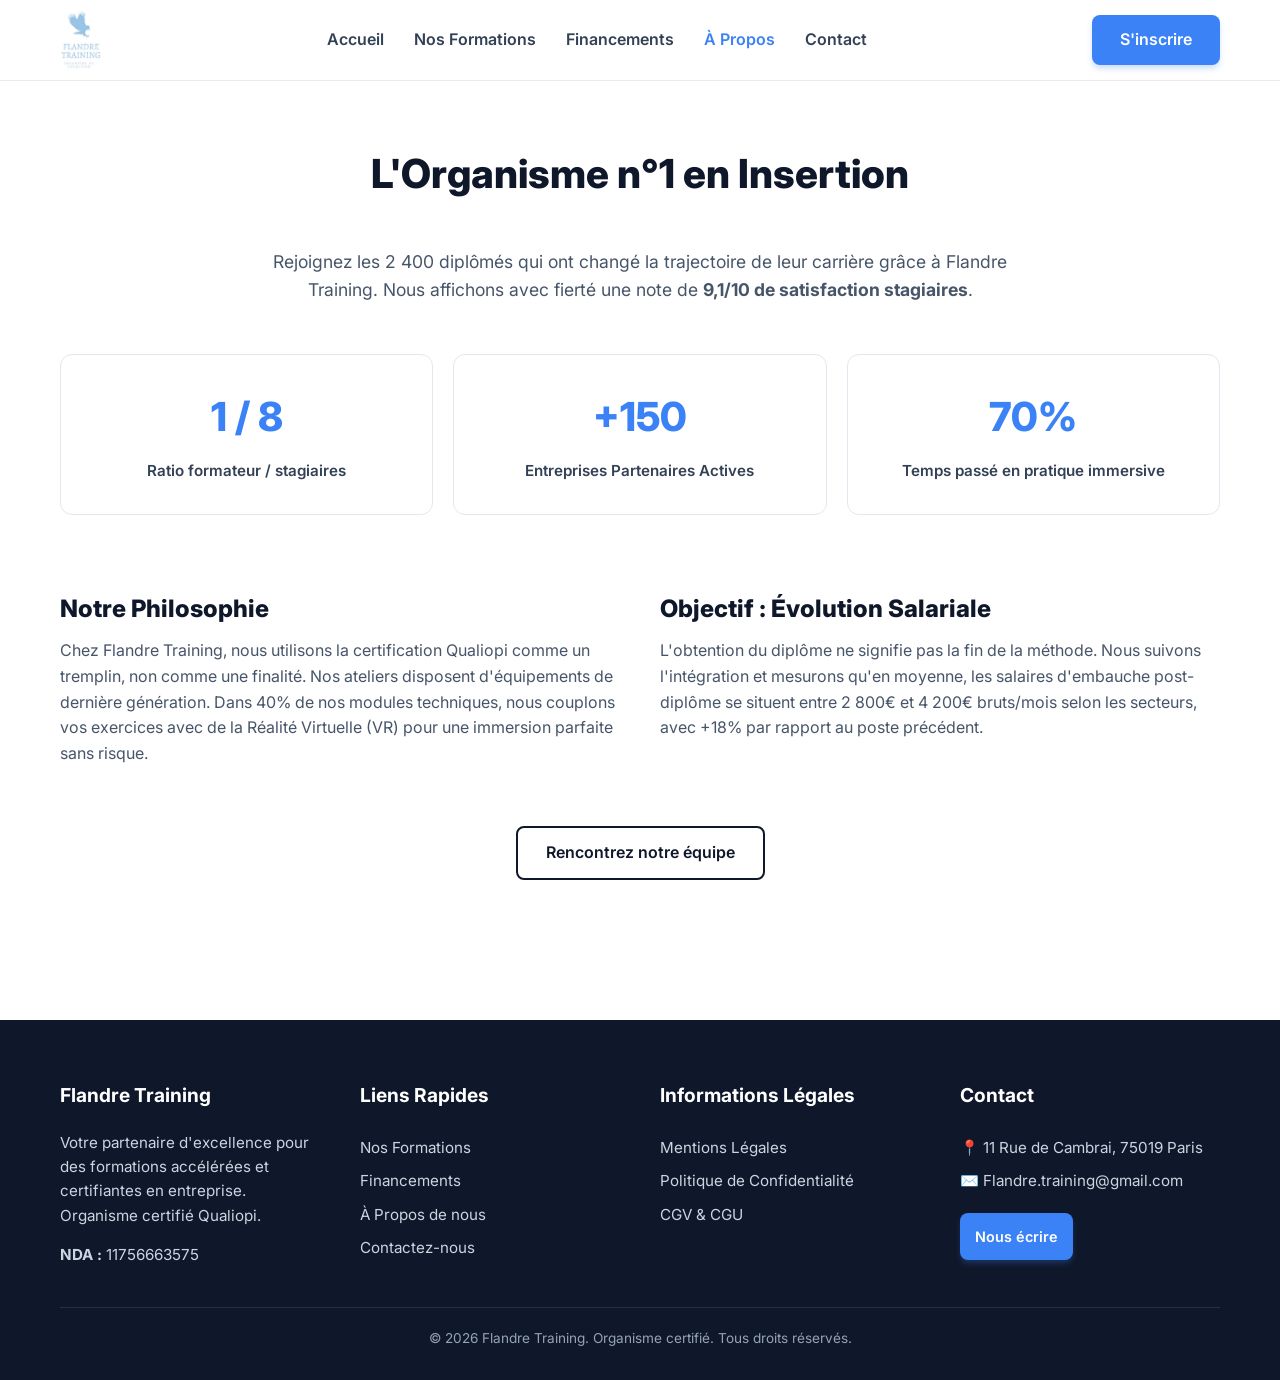
==== a-propos.html @ f59b7df2 "Initial commit of Flandres Training site" ====
<!DOCTYPE html>
<html lang="fr">
<head>
    <meta charset="UTF-8">
    <meta name="viewport" content="width=device-width, initial-scale=1.0">
    <meta name="description" content="Découvrez notre équipe pédagogique, nos méthodes immersives et nos excellents résultats d'insertion.">
    <title>À Propos & Méthodologie | Flandre Training</title>
    <link rel="stylesheet" href="style.css">
    <link href="https://fonts.googleapis.com/css2?family=Inter:wght@300;400;600;800&display=swap" rel="stylesheet">
</head>
<body>

    <header class="navbar scrolled" id="navbar">
        <div class="container nav-content">
            <a href="index.html" class="logo" style="text-decoration:none;"><img src="logo.jpg" alt="Flandre Training" class="logo-img"></a>
            <nav aria-label="Menu principal">
                <ul class="nav-links">
                    <li><a href="index.html">Accueil</a></li>
                    <li><a href="formations.html">Nos Formations</a></li>
                    <li><a href="financements.html">Financements</a></li>
                    <li><a href="a-propos.html" style="color:var(--accent-color);">À Propos</a></li>
                    <li><a href="contact.html">Contact</a></li>
                </ul>
            </nav>
            <a href="contact.html" class="btn btn-primary">S'inscrire</a>
        </div>
    </header>

    <main style="padding-top: 100px;">
        <section class="usps" style="padding-top: 50px;">
            <div class="container">
                <h1 class="section-title">L'Organisme n°1 en Insertion</h1>
                <p style="text-align:center; max-width:800px; margin: 0 auto 50px auto; color:#475569; font-size:1.1rem;">
                    Rejoignez les 2 400 diplômés qui ont changé la trajectoire de leur carrière grâce à Flandre Training. Nous affichons avec fierté une note de <strong>9,1/10 de satisfaction stagiaires</strong>.
                </p>

                <div class="metrics-grid" style="box-shadow:none; padding:0; background:transparent;">
                    <div class="metric-card" style="background:#fff; padding:30px; border-radius:12px; border:1px solid #e2e8f0;">
                        <div class="metric-value">1 / 8</div>
                        <div class="metric-label">Ratio formateur / stagiaires</div>
                    </div>
                    <div class="metric-card" style="background:#fff; padding:30px; border-radius:12px; border:1px solid #e2e8f0;">
                        <div class="metric-value">+150</div>
                        <div class="metric-label">Entreprises Partenaires Actives</div>
                    </div>
                    <div class="metric-card" style="background:#fff; padding:30px; border-radius:12px; border:1px solid #e2e8f0;">
                        <div class="metric-value">70%</div>
                        <div class="metric-label">Temps passé en pratique immersive</div>
                    </div>
                </div>

                <div style="margin-top: 80px; display:grid; grid-template-columns:repeat(auto-fit, minmax(300px, 1fr)); gap:40px;">
                    <div>
                        <h3 style="color:var(--primary-color); margin-bottom:15px; font-size:1.5rem;">Notre Philosophie</h3>
                        <p style="color:#475569;">Chez Flandre Training, nous utilisons la certification Qualiopi comme un tremplin, non comme une finalité. Nos ateliers disposent d'équipements de dernière génération. Dans 40% de nos modules techniques, nous couplons vos exercices avec de la Réalité Virtuelle (VR) pour une immersion parfaite sans risque.</p>
                    </div>
                    <div>
                        <h3 style="color:var(--primary-color); margin-bottom:15px; font-size:1.5rem;">Objectif : Évolution Salariale</h3>
                        <p style="color:#475569;">L'obtention du diplôme ne signifie pas la fin de la méthode. Nous suivons l'intégration et mesurons qu'en moyenne, les salaires d'embauche post-diplôme se situent entre 2 800€ et 4 200€ bruts/mois selon les secteurs, avec +18% par rapport au poste précédent.</p>
                    </div>
                </div>

                <div style="text-align:center; padding-top:60px;">
                    <a href="contact.html" class="btn btn-secondary" style="border-width: 2px;">Rencontrez notre équipe</a>
                </div>
            </div>
        </section>
    </main>

    <footer class="footer" style="background:#0f172a; color:#cbd5e1; padding:60px 0 30px; margin-top:60px;">
        <div class="container">
            <div style="display:grid; grid-template-columns:repeat(auto-fit, minmax(200px, 1fr)); gap:40px; margin-bottom:40px; text-align:left;">
                <div>
                    <h4 style="color:var(--white); margin-bottom:20px; font-size:1.2rem;">Flandre Training</h4>
                    <p style="font-size:0.95rem; line-height:1.6; margin-bottom:15px;">Votre partenaire d'excellence pour des formations accélérées et certifiantes en entreprise. Organisme certifié Qualiopi.</p>
                    <p style="font-size:0.95rem;"><strong>NDA :</strong> 11756663575</p>
                </div>
                <div>
                    <h4 style="color:var(--white); margin-bottom:20px; font-size:1.2rem;">Liens Rapides</h4>
                    <ul style="list-style:none; padding:0; line-height:2.2; font-size:0.95rem;">
                        <li><a href="formations.html" style="color:#cbd5e1; text-decoration:none;">Nos Formations</a></li>
                        <li><a href="financements.html" style="color:#cbd5e1; text-decoration:none;">Financements</a></li>
                        <li><a href="a-propos.html" style="color:#cbd5e1; text-decoration:none;">À Propos de nous</a></li>
                        <li><a href="contact.html" style="color:#cbd5e1; text-decoration:none;">Contactez-nous</a></li>
                    </ul>
                </div>
                <div>
                    <h4 style="color:var(--white); margin-bottom:20px; font-size:1.2rem;">Informations Légales</h4>
                    <ul style="list-style:none; padding:0; line-height:2.2; font-size:0.95rem;">
                        <li><a href="mentions-legales.html" style="color:#cbd5e1; text-decoration:none;">Mentions Légales</a></li>
                        <li><a href="politique-confidentialite.html" style="color:#cbd5e1; text-decoration:none;">Politique de Confidentialité</a></li>
                        <li><a href="cgv-cgu.html" style="color:#cbd5e1; text-decoration:none;">CGV & CGU</a></li>
                    </ul>
                </div>
                <div>
                    <h4 style="color:var(--white); margin-bottom:20px; font-size:1.2rem;">Contact</h4>
                    <ul style="list-style:none; padding:0; line-height:2.2; font-size:0.95rem;">
                        <li>📍 11 Rue de Cambrai, 75019 Paris</li>
                        <li>✉️ Flandre.training@gmail.com</li>
                        <li style="margin-top:15px;"><a href="contact.html" class="btn btn-primary" style="padding:8px 15px; font-size:0.9rem;">Nous écrire</a></li>
                    </ul>
                </div>
            </div>
            <div style="border-top:1px solid rgba(255,255,255,0.1); padding-top:20px; text-align:center; font-size:0.85rem; color:#94a3b8;">
                <p>&copy; 2026 Flandre Training. Organisme certifié. Tous droits réservés.</p>
            </div>
        </div>
    </footer>
    
    <script src="app.js"></script>
</body>
</html>
---- style.css ----
:root {
    --primary-color: #0f172a;
    --accent-color: #3b82f6;
    --accent-hover: #2563eb;
    --text-color: #334155;
    --bg-light: #f8fafc;
    --white: #ffffff;
    --border-radius: 12px;
    --transition: all 0.3s cubic-bezier(0.4, 0, 0.2, 1);
}

* {
    margin: 0;
    padding: 0;
    box-sizing: border-box;
}

body {
    font-family: 'Inter', sans-serif;
    color: var(--text-color);
    line-height: 1.6;
    background-color: var(--white);
    overflow-x: hidden;
}

.container {
    max-width: 1200px;
    margin: 0 auto;
    padding: 0 20px;
}

h1, h2, h3 { 
    color: var(--primary-color); 
    font-weight: 800; 
    line-height: 1.2; 
}

.highlight { 
    color: var(--accent-color); 
}

.section-title {
    text-align: center;
    font-size: 2.5rem;
    margin-bottom: 50px;
}

.btn {
    display: inline-block;
    padding: 12px 28px;
    border-radius: 8px;
    text-decoration: none;
    font-weight: 600;
    transition: var(--transition);
    cursor: pointer;
    border: none;
}
.btn-primary { 
    background: var(--accent-color); 
    color: var(--white); 
    box-shadow: 0 4px 6px -1px rgba(59, 130, 246, 0.3);
}
.btn-primary:hover { 
    background: var(--accent-hover); 
    transform: translateY(-2px); 
    box-shadow: 0 10px 15px -3px rgba(59, 130, 246, 0.4);
}
.btn-secondary { 
    background: transparent; 
    color: var(--primary-color); 
    border: 2px solid var(--primary-color); 
}
.btn-secondary:hover { 
    background: var(--primary-color); 
    color: var(--white); 
}

/* Navbar */
.navbar {
    position: fixed; 
    width: 100%; 
    top: 0;
    background: rgba(255, 255, 255, 0.85);
    backdrop-filter: blur(12px);
    border-bottom: 1px solid rgba(226, 232, 240, 0.8);
    z-index: 100;
    transition: var(--transition);
}
.navbar.scrolled { 
    box-shadow: 0 4px 6px -1px rgba(0,0,0,0.05); 
    background: rgba(255, 255, 255, 0.98);
}
.nav-content { 
    display: flex; 
    justify-content: space-between; 
    align-items: center; 
    height: 80px; 
}
.logo { 
    font-size: 1.5rem; 
    color: var(--primary-color); 
    display: flex;
    align-items: center;
}
.logo-img {
    max-height: 60px; /* Adapte la hauteur du logo à la navbar */
    width: auto;
    object-fit: contain;
}
.nav-links { 
    display: flex; 
    list-style: none; 
    gap: 30px; 
}
.nav-links a { 
    text-decoration: none; 
    color: var(--text-color); 
    font-weight: 600; 
    transition: var(--transition); 
}
.nav-links a:hover { 
    color: var(--accent-color); 
}

/* Hero Section */
.hero {
    padding: 220px 0 140px;
    background: linear-gradient(to bottom, rgba(15, 23, 42, 0.75), rgba(15, 23, 42, 0.9)), url('hero_bg.png') center/cover no-repeat;
    text-align: center;
}
.hero .badge { 
    background: rgba(59, 130, 246, 0.2); 
    color: #93c5fd; 
    border: 1px solid rgba(59, 130, 246, 0.4);
    padding: 8px 18px; 
    border-radius: 30px; 
    font-size: 0.875rem; 
    font-weight: 700; 
    display: inline-block; 
    margin-bottom: 24px;
}
.hero h1 { 
    font-size: 4rem; 
    margin-bottom: 24px; 
    max-width: 900px; 
    margin-inline: auto; 
    letter-spacing: -0.02em;
    color: var(--white);
    text-shadow: 0 4px 12px rgba(0,0,0,0.3);
}
.hero p { 
    font-size: 1.25rem; 
    max-width: 700px; 
    margin: 0 auto 40px; 
    color: #f1f5f9; 
    text-shadow: 0 2px 8px rgba(0,0,0,0.4);
}
.hero-actions { 
    display: flex; 
    justify-content: center; 
    gap: 20px; 
}

/* Metrics - Floating Stats */
.metrics {
    position: relative;
    z-index: 10;
    transform: translateY(-60px);
}
.metrics-grid {
    display: grid;
    grid-template-columns: repeat(auto-fit, minmax(220px, 1fr));
    gap: 20px;
    background: var(--white);
    padding: 40px;
    border-radius: var(--border-radius);
    box-shadow: 0 20px 25px -5px rgba(0,0,0,0.1), 0 10px 10px -5px rgba(0,0,0,0.04);
}
.metric-card {
    text-align: center;
}
.metric-value {
    font-size: 2.5rem;
    font-weight: 800;
    color: var(--accent-color);
    margin-bottom: 10px;
}
.metric-label {
    font-size: 0.95rem;
    font-weight: 600;
    color: var(--text-color);
}

/* USPs (Grid) */
.usps {
    display: grid;
    grid-template-columns: repeat(auto-fit, minmax(250px, 1fr));
    gap: 30px;
    padding: 40px 20px 80px;
}
.usp-card {
    background: var(--bg-light);
    padding: 30px;
    border-radius: var(--border-radius);
    transition: var(--transition);
}
.usp-card:hover {
    transform: translateY(-5px);
    box-shadow: 0 10px 15px -3px rgba(0,0,0,0.05);
}
.usp-card h3 { 
    margin-bottom: 15px; 
    font-size: 1.25rem; 
}

/* Domaines */
.domaines {
    padding: 100px 0;
    background: var(--bg-light);
}
.domain-grid {
    display: grid;
    grid-template-columns: repeat(auto-fit, minmax(300px, 1fr));
    gap: 30px;
}
.domain-card {
    background: var(--white);
    padding: 40px 30px;
    border-radius: var(--border-radius);
    text-align: center;
    border: 1px solid #e2e8f0;
    transition: var(--transition);
}
.domain-card:hover {
    border-color: var(--accent-color);
    box-shadow: 0 10px 15px -3px rgba(59, 130, 246, 0.1);
}
.domain-img {
    width: 100%;
    height: 180px;
    object-fit: cover;
    border-radius: 8px;
    margin-bottom: 20px;
}
.domain-card h3 {
    margin-bottom: 15px;
}

/* Contact / Financments */
.contact { 
    background: var(--primary-color); 
    padding: 100px 0; 
    color: var(--white); 
}
.contact h2, .contact h3 { color: var(--white); }
.contact h2 { margin-bottom: 40px; font-size: 2.5rem; }
.contact-grid { 
    display: grid; 
    grid-template-columns: 3fr 2fr; 
    gap: 60px; 
}
.finance-item p {
    color: #cbd5e1;
    margin-top: 10px;
}
.contact-action {
    background: rgba(255, 255, 255, 0.05);
    padding: 40px;
    border-radius: var(--border-radius);
    border: 1px solid rgba(255, 255, 255, 0.1);
}
.contact-action p {
    color: #94a3b8;
    margin-top: 10px;
}

/* Form Styles */
.contact-form {
    background: var(--white);
    padding: 40px;
    border-radius: var(--border-radius);
    color: var(--text-color);
    box-shadow: 0 20px 25px -5px rgba(0,0,0,0.1);
}
.form-group { margin-bottom: 24px; }
.form-group label { 
    display: block; 
    margin-bottom: 8px; 
    font-weight: 600; 
    font-size: 0.95rem; 
    color: var(--primary-color);
}
.form-group input, .form-group textarea, .form-group select {
    width: 100%; 
    padding: 14px; 
    border: 1px solid #cbd5e1;
    border-radius: 8px; 
    background: #f8fafc; 
    color: var(--text-color); 
    font-family: inherit;
    font-size: 1rem;
    transition: var(--transition);
}
.form-group input:focus, .form-group textarea:focus, .form-group select:focus { 
    outline: none; 
    border-color: var(--accent-color); 
    box-shadow: 0 0 0 3px rgba(59, 130, 246, 0.2); 
    background: var(--white);
}

/* Footer */
.footer {
    text-align: center;
    padding: 30px;
    background: #0b1120;
    color: #475569;
}

/* Responsive */
@media (max-width: 900px) {
    .hero h1 { font-size: 3rem; }
    .contact-grid { grid-template-columns: 1fr; }
}
@media (max-width: 768px) {
    .nav-links { display: none; }
    .hero h1 { font-size: 2.25rem; }
    .hero-actions { flex-direction: column; }
    .metrics { transform: translateY(0); padding-bottom: 40px; }
    .hero { padding: 150px 0 60px; }
}
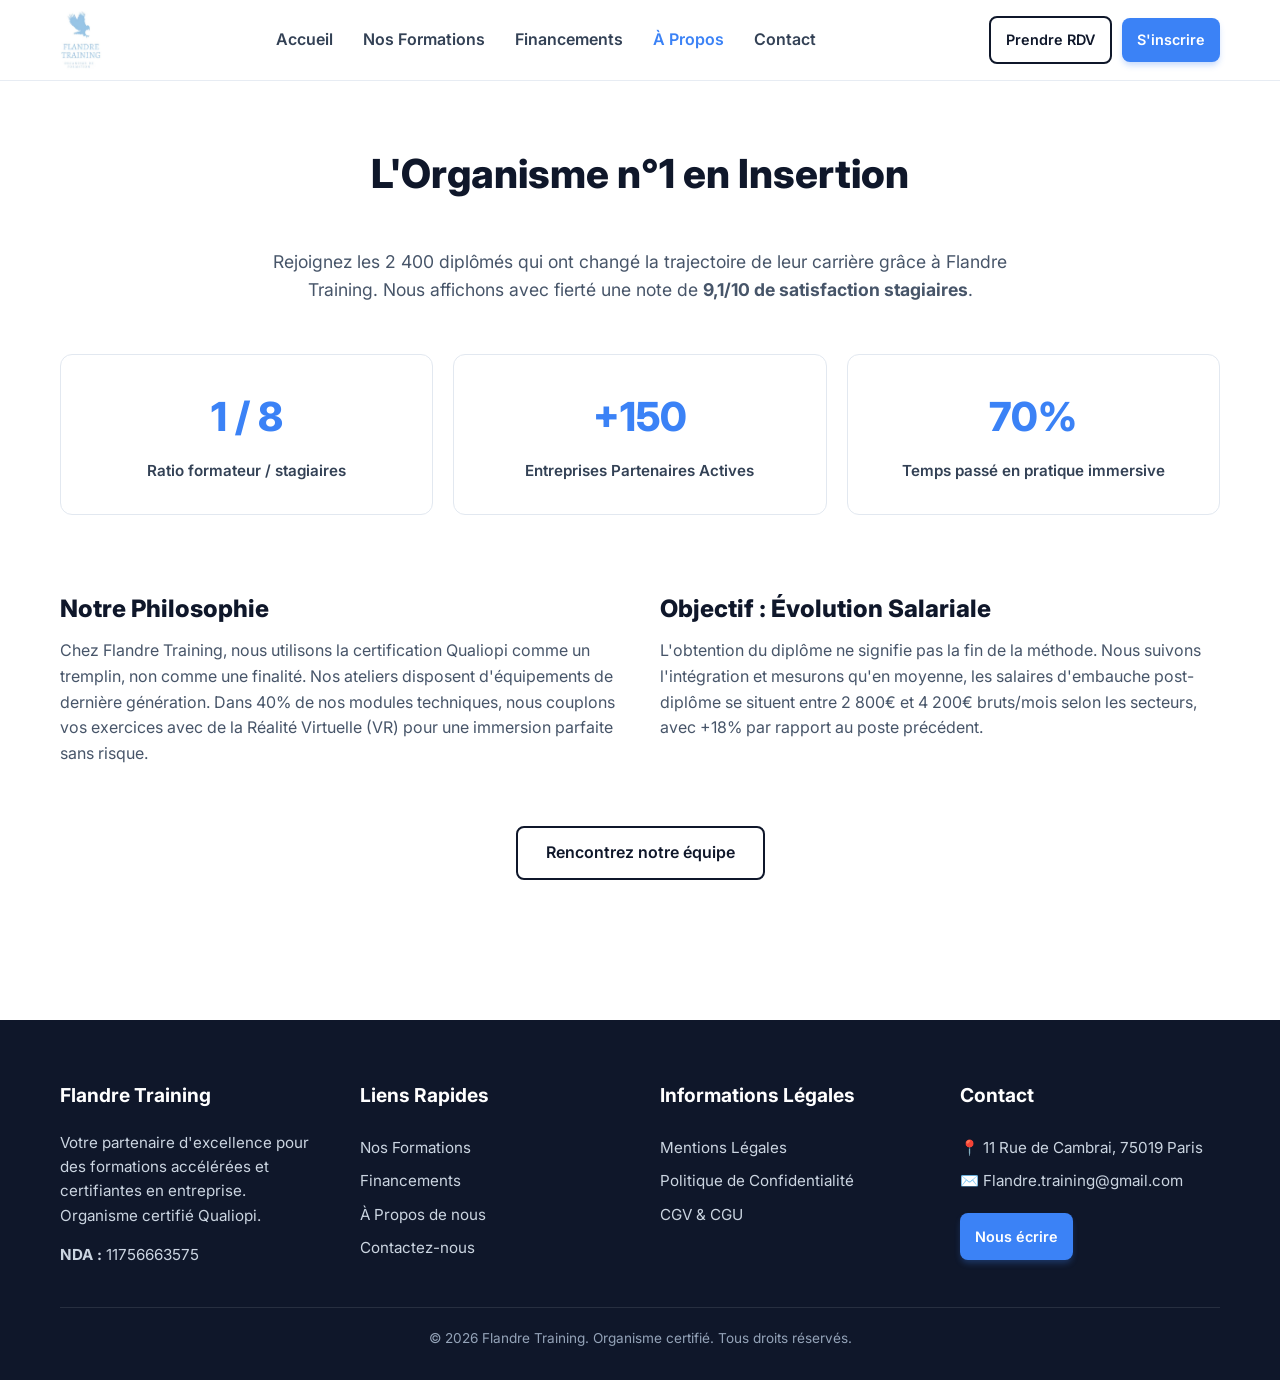
==== commit 63900df6: "Intégration complète de Calendly sur tout le site avec CTAs stratégiques" ====
--- a/a-propos.html
+++ b/a-propos.html
@@ -6,7 +6,9 @@
     <meta name="description" content="Découvrez notre équipe pédagogique, nos méthodes immersives et nos excellents résultats d'insertion.">
     <title>À Propos & Méthodologie | Flandre Training</title>
     <link rel="stylesheet" href="style.css">
+    <link rel="icon" type="image/png" href="favicon.png">
     <link href="https://fonts.googleapis.com/css2?family=Inter:wght@300;400;600;800&display=swap" rel="stylesheet">
+    <link href="https://assets.calendly.com/assets/external/widget.css" rel="stylesheet">
 </head>
 <body>
 
@@ -22,7 +24,10 @@
                     <li><a href="contact.html">Contact</a></li>
                 </ul>
             </nav>
-            <a href="contact.html" class="btn btn-primary">S'inscrire</a>
+            <div class="nav-actions" style="display:flex; gap:10px; align-items:center;">
+                <a href="#" onclick="Calendly.initPopupWidget({url: 'https://calendly.com/flandre-training'});return false;" class="btn btn-secondary" style="padding:10px 15px; font-size:0.9rem;">Prendre RDV</a>
+                <a href="contact.html" class="btn btn-primary" style="padding:10px 15px; font-size:0.9rem;">S'inscrire</a>
+            </div>
         </div>
     </header>
 
@@ -108,5 +113,6 @@
     </footer>
     
     <script src="app.js"></script>
+    <script src="https://assets.calendly.com/assets/external/widget.js" type="text/javascript" async></script>
 </body>
 </html>
--- a/style.css
+++ b/style.css
@@ -274,6 +274,7 @@
     margin-top: 10px;
 }
 
+
 /* Form Styles */
 .contact-form {
     background: var(--white);
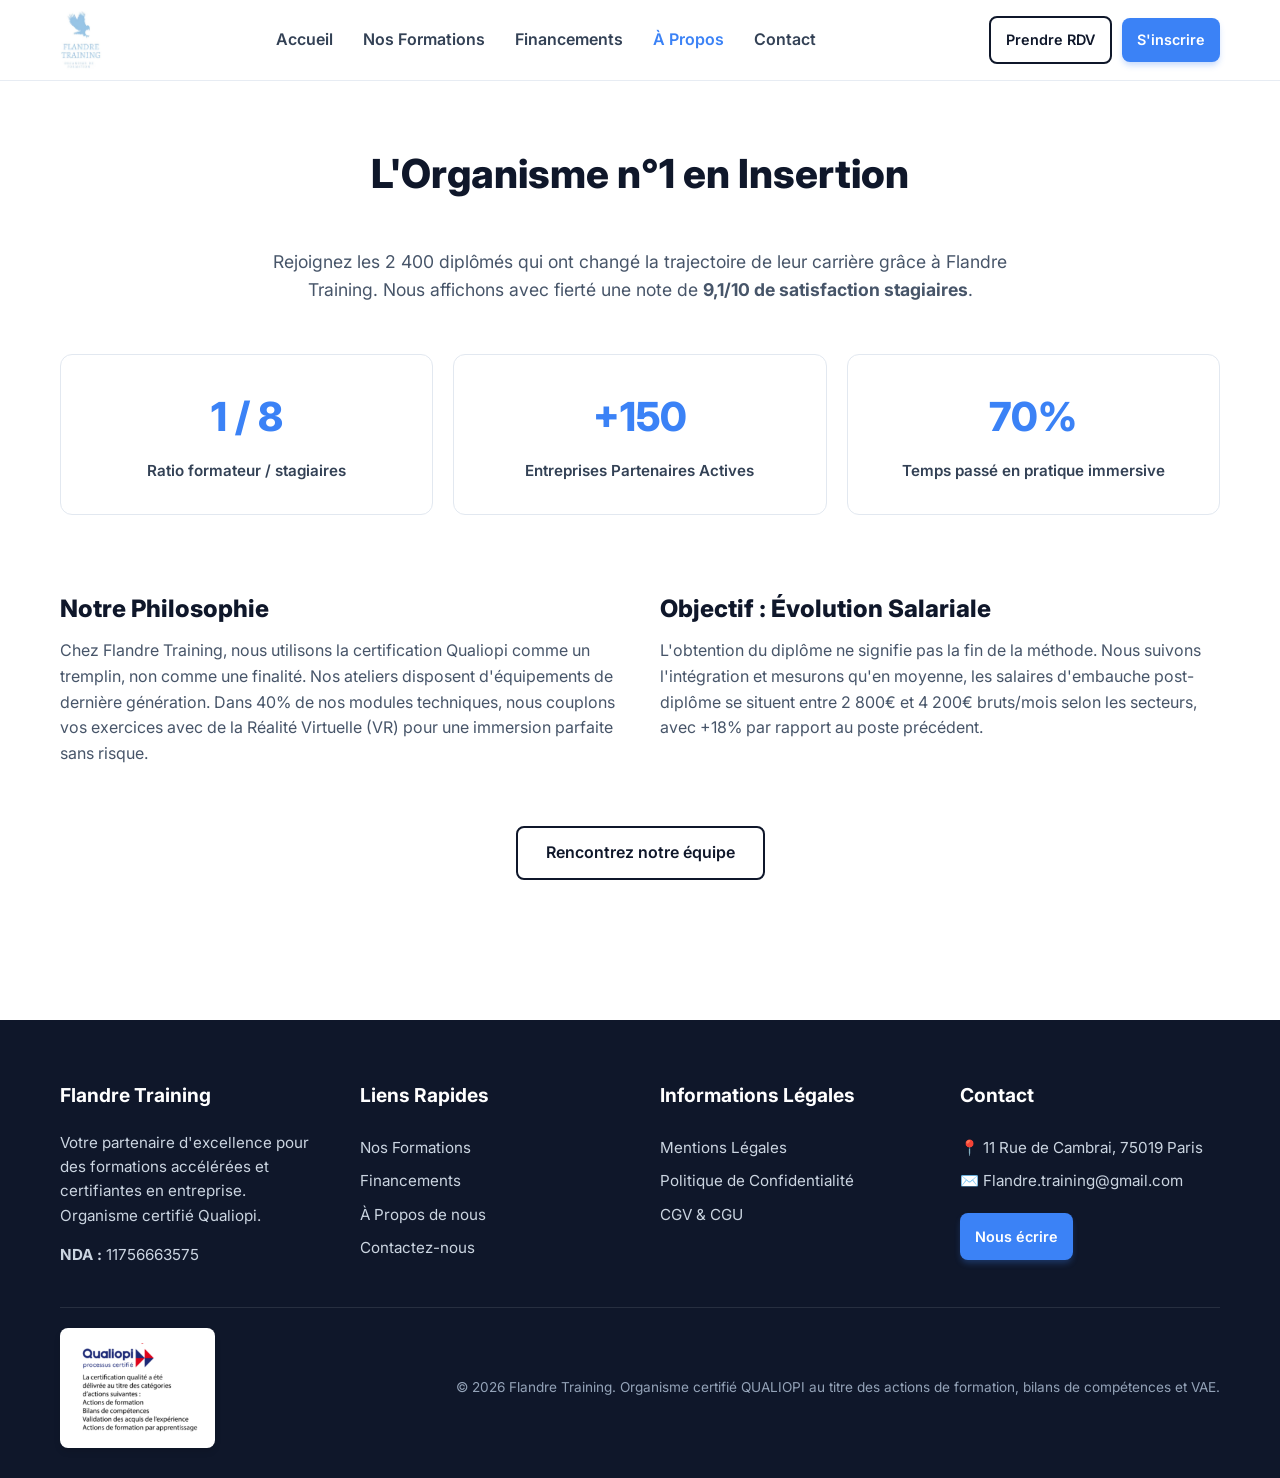
==== commit 51299bfb: "Ajout du logo de certification Qualiopi dans le pied de page de toutes les pages" ====
--- a/a-propos.html
+++ b/a-propos.html
@@ -106,8 +106,11 @@
                     </ul>
                 </div>
             </div>
-            <div style="border-top:1px solid rgba(255,255,255,0.1); padding-top:20px; text-align:center; font-size:0.85rem; color:#94a3b8;">
-                <p>&copy; 2026 Flandre Training. Organisme certifié. Tous droits réservés.</p>
+            <div class="footer-bottom">
+                <img src="qualiopi_cert.png" alt="Certification Qualiopi" class="footer-logo-cert">
+                <div class="footer-copyright">
+                    <p>&copy; 2026 Flandre Training. Organisme certifié QUALIOPI au titre des actions de formation, bilans de compétences et VAE.</p>
+                </div>
             </div>
         </div>
     </footer>
--- a/style.css
+++ b/style.css
@@ -329,3 +329,32 @@
     .metrics { transform: translateY(0); padding-bottom: 40px; }
     .hero { padding: 150px 0 60px; }
 }
+
+/* Footer Styles */
+.footer-bottom {
+    border-top: 1px solid rgba(255,255,255,0.1);
+    padding-top: 20px;
+    display: flex;
+    justify-content: space-between;
+    align-items: center;
+    flex-wrap: wrap;
+    gap: 20px;
+}
+.footer-logo-cert {
+    height: 120px;
+    background: #fff;
+    padding: 15px;
+    border-radius: 8px;
+    box-shadow: 0 4px 6px rgba(0,0,0,0.1);
+}
+.footer-copyright {
+    font-size: 0.85rem;
+    color: #94a3b8;
+}
+
+@media (max-width: 768px) {
+    .footer-bottom {
+        flex-direction: column;
+        text-align: center;
+    }
+}
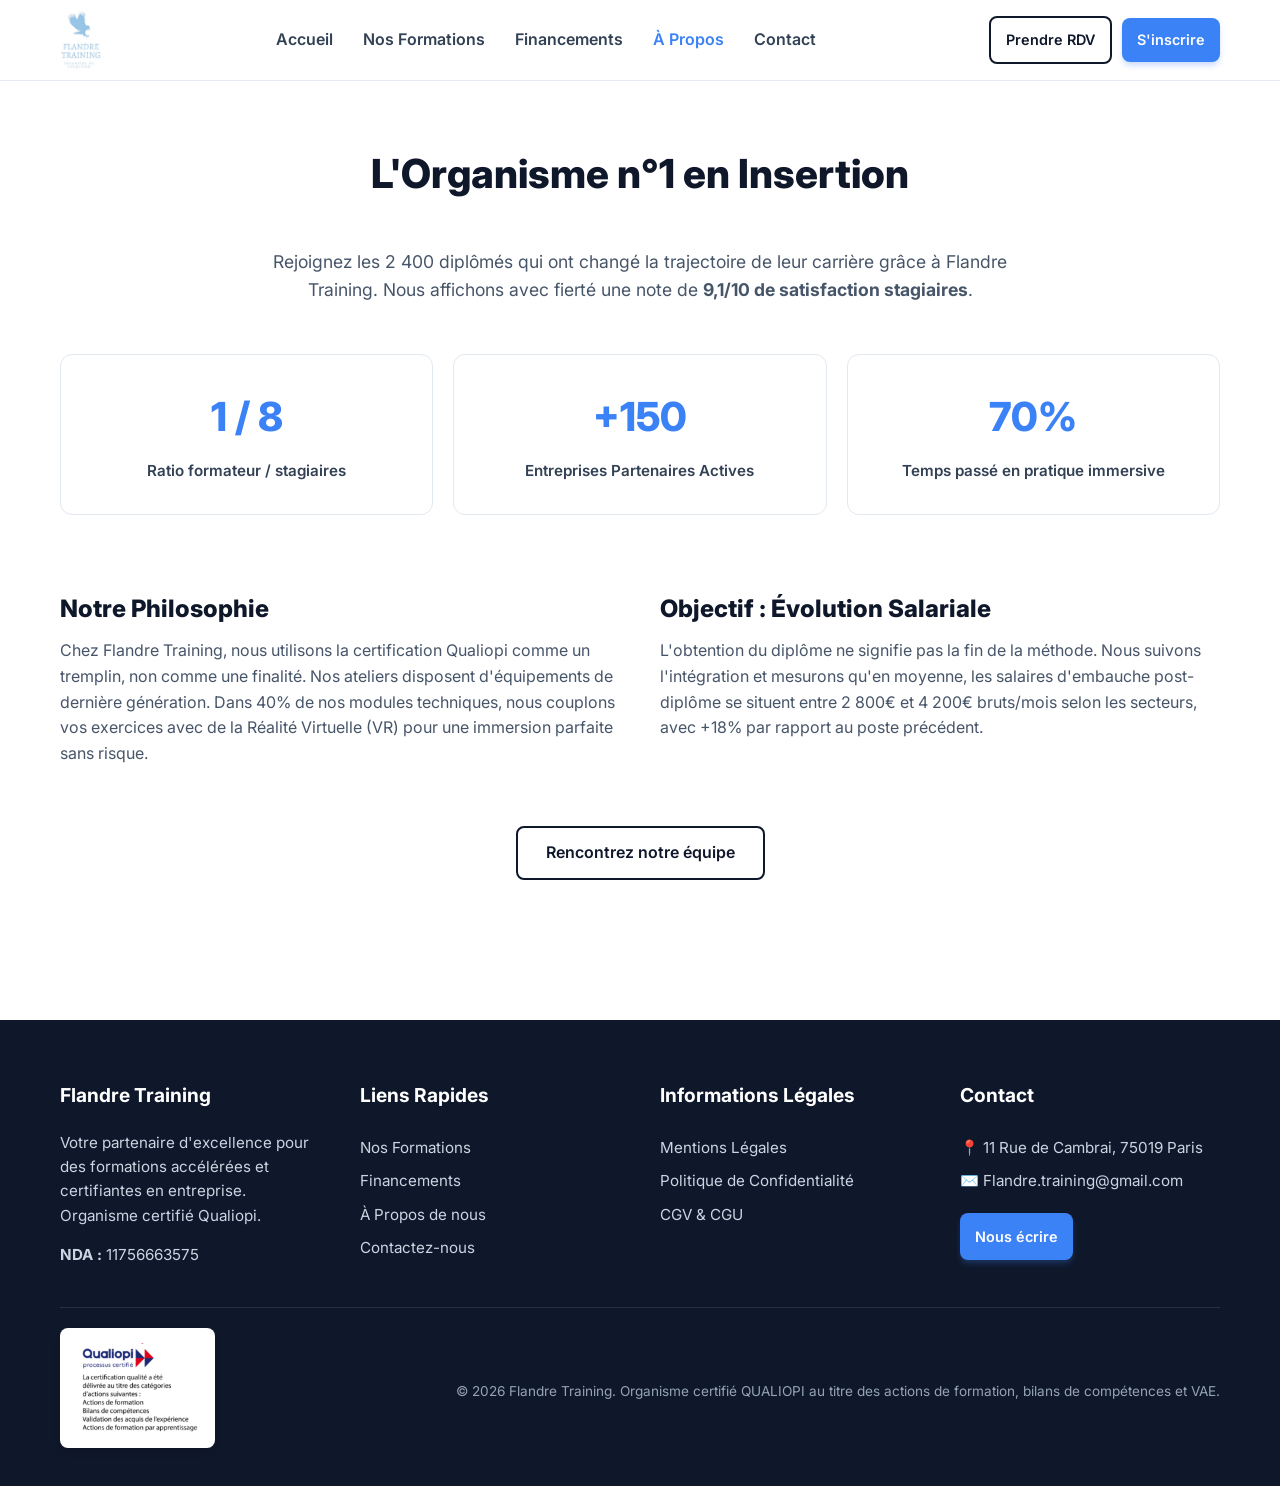
==== commit 2dbd2300: "Rendre le logo Qualiopi cliquable (vers certificat officiel)" ====
--- a/a-propos.html
+++ b/a-propos.html
@@ -107,7 +107,9 @@
                 </div>
             </div>
             <div class="footer-bottom">
-                <img src="qualiopi_cert.png" alt="Certification Qualiopi" class="footer-logo-cert">
+                <a href="certificat-qualiopi.png" target="_blank" title="Voir le certificat Qualiopi">
+                    <img src="qualiopi_cert.png" alt="Certification Qualiopi" class="footer-logo-cert">
+                </a>
                 <div class="footer-copyright">
                     <p>&copy; 2026 Flandre Training. Organisme certifié QUALIOPI au titre des actions de formation, bilans de compétences et VAE.</p>
                 </div>
